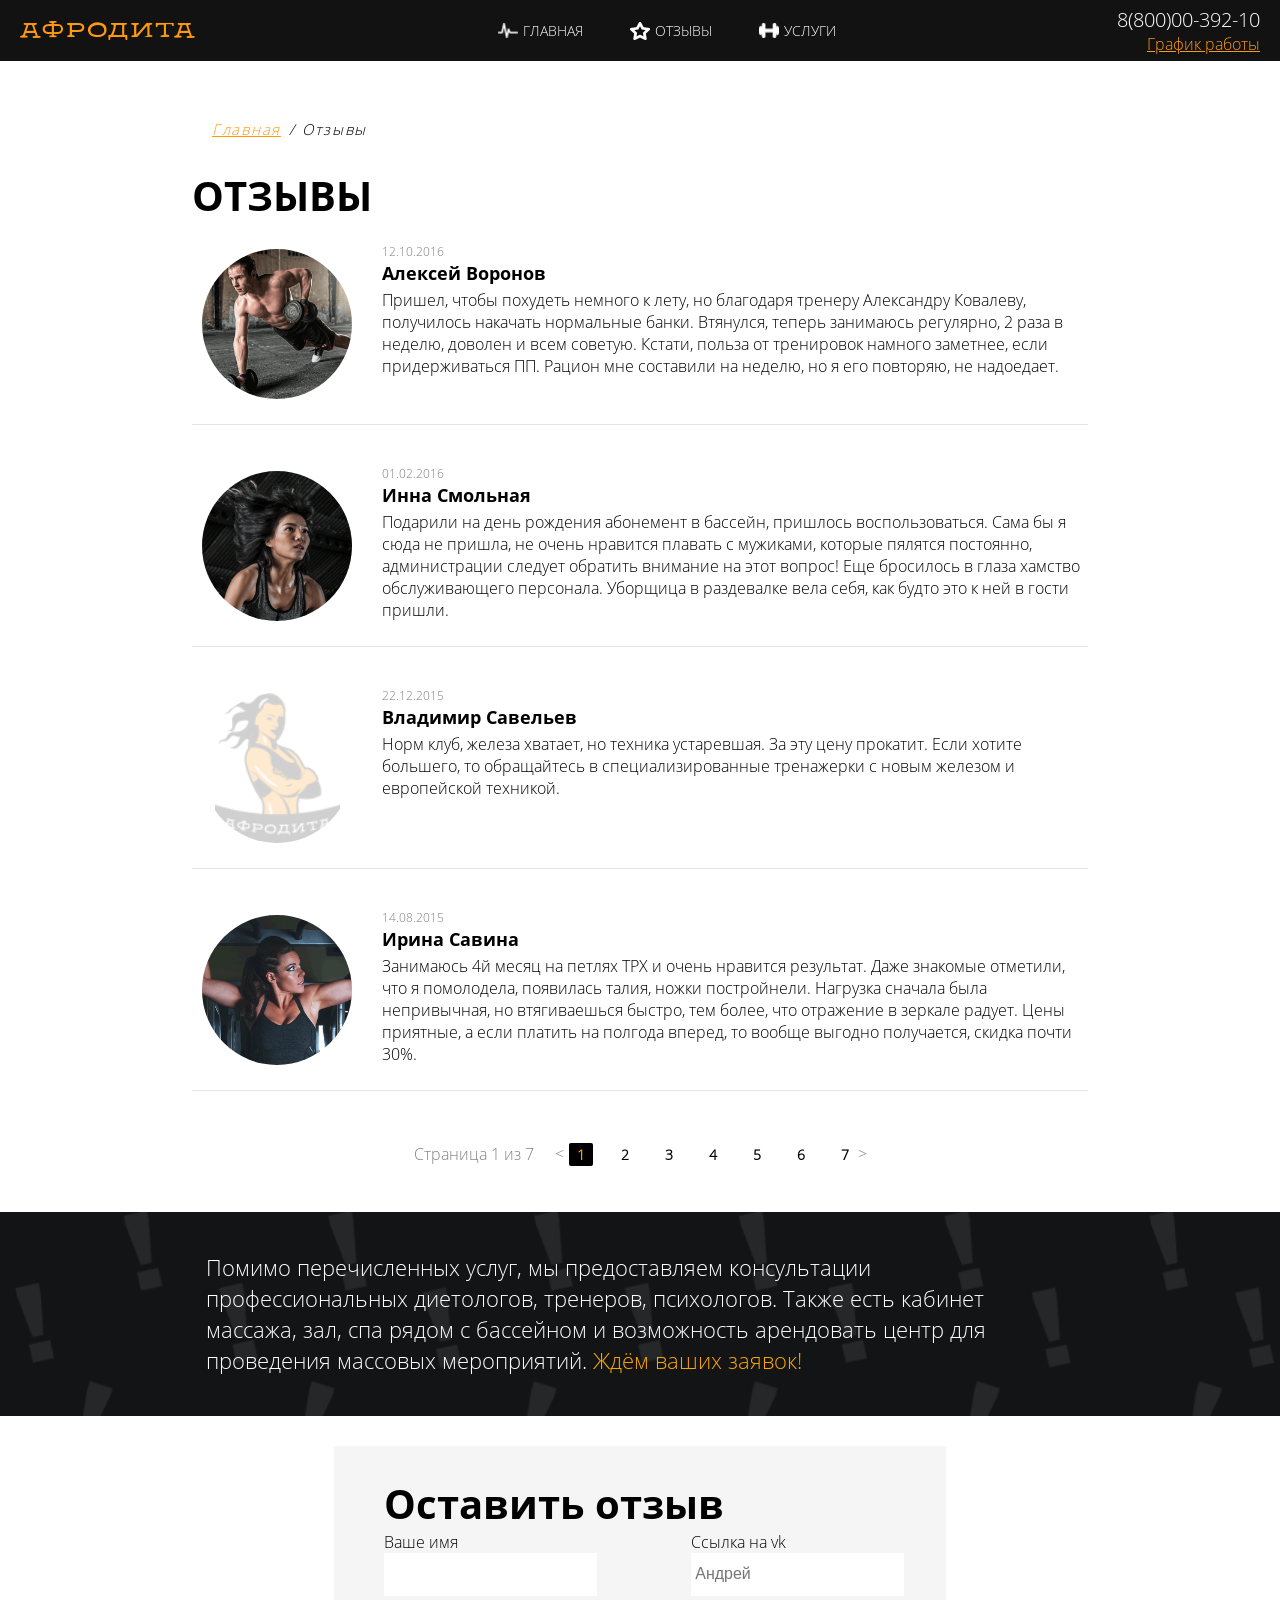
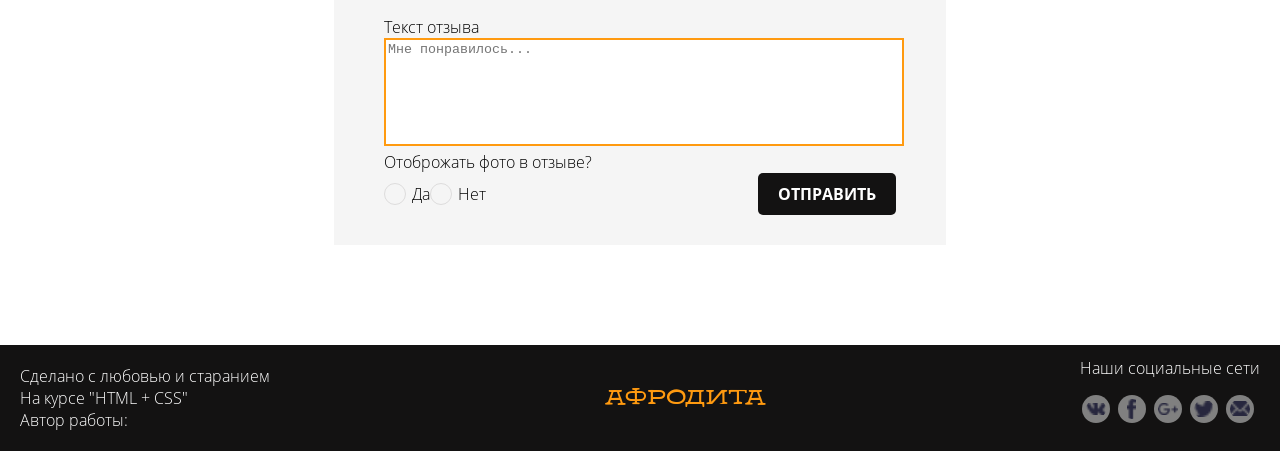
==== services.html @ 751bd4f3 "first commit test" ====
<!DOCTYPE html>
<html lang="ru">
  <head>
    <meta charset="UTF-8">
    <link rel="stylesheet" href="./style.css">
    <link rel="logo" href="./images/logo_1.png">
    <title>а</title>
  </head>

  <body>

    <div class="main_display">

      <div class="header">

        <div class="left_header">АФРОДИТА</div>

        <ul class="main_header">

          <li class="header_item">

            <div class="picture1 pic_size"></div>
            <div class="text1">Главная</div>

          </li>

          <li class="header_item">

            <div class="picture2 pic_size"></div>
            <div class="text2">Отзывы</div>

          </li>

          <li class="header_item">

            <div class="picture3 pic_size"></div>
            <div class="text3">Услуги</div>

          </li>

        </ul>

        <div class="right_header">

          <div class="number">8(800)00-392-10</div>
          <div class="work_graphic"><a href="#" class="work_graphic1">График работы</a></div>

        </div>

      </div>

      <div class="comments">

        <div class="main-com">

          <div class="main-ti"><a class = 'main-ti1'href="#"><i>Главная</i></a> </div>

          <div class="com-ti"> <i>/ Отзывы</i></div>

        </div>

        <div class="title">ОТЗЫВЫ</div>

        <ul class="main_list">

          <li class="card">
            <div class="wrapper_pic">
              <div class="pic1 size_pic"></div>
            </div>

            <div class="text1">
              
              <time class="date">12.10.2016</time>
              <div class="name">Алексей Воронов</div>
              <div class="inf">
                Пришел, чтобы похудеть немного к лету, но благодаря тренеру Александру
                Ковалеву, получилось накачать нормальные банки. Втянулся, теперь занимаюсь
                регулярно, 2 раза в неделю, доволен и всем советую. Кстати, польза от 
                тренировок намного заметнее, если придерживаться ПП. Рацион мне составили
                на неделю, но я его повторяю, не надоедает.</div>

            </div>

          </li>

          <li class="card">

            <div class="wrapper_pic">
              <div class="pic2 size_pic"></div>
            </div>

            <div class="text2">
              
              <time class="date">01.02.2016</time>
              <div class="name">Инна Смольная</div>
              <div class="inf">
                Подарили на день рождения абонемент в бассейн, пришлось воспользоваться.
                Сама бы я сюда не пришла, не очень нравится плавать с мужиками, которые
                пялятся постоянно, администрации следует обратить внимание на этот вопрос!
                 Еще бросилось в глаза хамство обслуживающего персонала. Уборщица в
                 раздевалке вела себя, как будто это к ней в гости пришли.</div>
              
            </div>

          </li>

          <li class="card">
            <div class="wrapper_pic">
              <div class="pic3 size_pic"></div>
            </div>
            

            <div class="text3">
              
              <time class="date">22.12.2015</time>
              <div class="name">Владимир Савельев</div>
              <div class="inf">
                Норм клуб, железа хватает, но техника устаревшая. За эту цену прокатит. Если
                хотите большего, то обращайтесь в специализированные тренажерки с новым
                железом и европейской техникой.
              </div>
              
            </div>

          </li>

          <li class="card">

            <div class="wrapper_pic">
              <div class="pic4 size_pic"></div>
            </div>

            <div class="text4">
              
              <time class="date">14.08.2015</time>
              <div class="name">Ирина Савина</div>
              <div class="inf">
                Занимаюсь 4й месяц на петлях ТРХ и очень нравится результат. Даже знакомые
                отметили, что я помолодела, появилась талия, ножки постройнели. Нагрузка
                сначала была непривычная, но втягиваешься быстро, тем более, что отражение
                в зеркале радует. Цены приятные, а если платить на полгода вперед, то вообще
                выгодно получается, скидка почти 30%.</div>
              
            </div>

          </li>

        </ul>

        <div class="pages">

          <div class="page_numero">Страница 1 из 7</div>

          <ul class="numeros">

            <li class="uno">1</li>

            <li class="dos">2</li>

            <li class="tres">3</li>

            <li class="cuatro">4</li>

            <li class="cinco">5</li>

            <li class="seis">6</li>

            <li class="siete">7</li>

          </ul>

        </div>

      </div>

      <div class="basement">

        <div class="header_of_the_basement">

          <div class="text_base">

              Помимо перечисленных услуг, мы предоставляем консультации
              профессиональных диетологов, тренеров, психологов. Также есть кабинет
              массажа, зал, спа рядом с бассейном и возможность арендовать центр для
              проведения массовых мероприятий. <span>Ждём ваших заявок!</span>
            

          </div>

        </div>

      


        <div class="feedback">

          <div class="feed_title">Оставить отзыв</div>

          <div class="registr">

            <div class="reg_name">

              <div class="reg_ti_name">Ваше имя</div>
              <div class="reg_ent_name"><input type="text" class="entry"></div>

            </div>

            <div class="reg_link">

              <div class="reg_ti_link">Ссылка на vk</div>
              <div class="reg_ent_link"><input type="text" class="entry" placeholder="Андрей"></div>

            </div>

          </div>

          <div class="sobstvenno_feedback">

            <div class="feedback_ti">Текст отзыва</div>
            <textarea name="#" id="#" class="feed" placeholder="Мне понравилось..."></textarea>

          </div>

          <div class="sending">
            
            <div class="sending_ti">Отоброжать фото в отзыве?</div>

            <div class="konvertik">

              <div class="conditions">

                <label class="fr">

                  <input type="radio" name="answer" class="ye">
                  <span class="fake"></span>
                  <span class="radio_text">Да</span>

                </label>

                <label class="sc">

                  <input type="radio" name="answer" class="ye" >
                  <span class="fake"></span>
                  <span class="radio_text">Нет</span>

                </label>

              </div>

              <input type="button" value="ОТПРАВИТЬ" class="send">

            </div>

          </div>
            
        

        </div>

        <div class="bottom_of_the_basement">

          <div class="autor">
            Сделано с любовью и старанием <br>
            На курсе "HTML + CSS" <br>
            Автор работы:
          </div>

          <div class="left_header1">АФРОДИТА</div>

          <div class="socials">

            <div class="social_title">Наши социальные сети</div>

            <ul class="social_cards">
              
              <li class="vk-li"><div class="vk"></div></li>
              <li class="facebook-li"><div class="facebook"></div></li>
              <li class="google-li"><div class="google"></div></li>
              <li class="twitter-li"><div class="twitter"></div></li>
              <li class="mail-li"><div class="mail"></div></li>

            </ul>

          </div>

        </div>

      </div>

    </div>
    
  </body>
</html>
---- style.css ----
body {
    margin: 0;
    box-sizing: border-box;
    font-family: OpenSans-Light;
}

.header {
    width: 100%;
    height: 10%;
    background-color: rgb(19, 18, 18);
    display: flex;
    justify-content: space-between;
    align-items: center;
    font-family: OpenSans-Light;
}

.header_item {
    display: flex;
}

@font-face {
    src: url(./1214769_fonts/Gora-Free.ttf);
    font-family: Gora-Free;
}

@font-face {
    src: url(./1214769_fonts/OpenSans-Bold.ttf);
    font-family: OpenSans-Bold;
}

@font-face {
    src: url(./1214769_fonts/OpenSans-Light.ttf);
    font-family: OpenSans-Light;
}

@font-face {
    src: url(./1214769_fonts/OpenSans-LightItalic.ttf);
    font-family: OpenSans-LightItalic;
}

.left_header {
    color: #FF9A10;
    margin: 20px;
    font-size: 20px;
    font-family: Gora-Free;
    letter-spacing: 2px;
}

.pic_size {
    width: 20px;
    height: 20px;
    margin-right: 10px;
}

.picture1 {
    background-image: url(./images/main_icon.png);
    background-position: center;
    background-repeat: no-repeat;
    background-size: contain;
    width: 20px;
    height: 20px;
    margin-right: 5px;
}

.picture2 {
    background-image: url(./images/feed_icon.png);
    background-position: center;
    background-repeat: no-repeat;
    background-size: contain;
    width: 20px;
    height: 20px;
    margin-right: 5px;
}

.picture3 {
    background-image: url(./images/service_icon.png);
    background-position: center;
    background-repeat: no-repeat;
    background-size: contain;
    width: 20px;
    height: 20px;
    margin-right: 5px;
}

.main_header {
    padding: 0;
    display: flex;
    list-style: none;
    justify-content: space-around;
    width: 30%;
    color: white;
    text-transform: uppercase;
    font-size: 14px;
}

.right_header {
    margin-right: 20px;
    display: flex;
    flex-direction: column;
    align-items: flex-end;
}

.number {
    color: white;
    font-size: 20px;
}



.work_graphic1 {
    color: #FF9A10;
}


/* ####################################### */
/* ####################################### */
/* ####################################### */


.main-ti {
    margin-right: 1%;
}

.main-ti1 {
    color: #FF9A10;
    margin-right: 1%;
}

.title {
    font-size: 40px;
    font-weight: 550;
    font-family: OpenSans-Bold;
}

.img{
    max-width: 100%;
    background-image: none;
    background-size: cover;
    background-clip: border-box;
    aspect-ratio: 1.8 / 1;
    position: relative;

    text-align: center;
    display: flex;
    align-items: center;
    justify-content: center;
    color: white;
    font-size: 1.7em;
    font-weight: 700;
}

.img p {
    position: absolute;
    z-index: 2;
}

.img::before{
    content: "";
    position: absolute;
    top: 0;
    left: 0;
    bottom: 0;
    right: 0;
    background-color: rgba(0, 0, 0, .5);
}

/* ##################### */

.img_id_1{
    background-image: url(./images/Sports.png);
}

.img_id_2{
    background-image: url(./images/apple.png);
}

.img_id_3{
    background-image: url(./images/yoga.png);
}

.img_id_4{
    background-image: url(./images/trx.png);
}

.img_id_5{
    background-image: url(./images/crossfit.png);
}

.img_id_6{
    background-image: url(./images/swimming.png);
}

/* ##################### */

.com-ti-2{
    font-size: 3em;
    font-weight: 1000;
}

.img2{
    background-size: contain;
    background-clip: border-box;
    background-repeat: no-repeat;
    background-position: center;
    aspect-ratio: 1.8 / 1;
    position: relative;

}

/* ##################### */

.partner_1{
    background-image: url(./images/logo-flamingo.png);
}
.partner_2{
    background-image: url(./images/logo-malibu.png);
}
.partner_3{
    background-image: url(./images/logo-lion.png);
}
.partner_4{
    background-image: url(./images/logo-arni.png);
}
.partner_5{
    background-image: url(./images/logo-grif.png);
}
.partner_6{
    background-image: url(./images/logo-athlet.png);
}

/* ##################### */

.wrapper_1{
    max-width: 960px;
    margin: 0 auto;
}

.list{
    display: flex;
    padding: 0;
    list-style: none;
    justify-content: center;
    flex-wrap: wrap;
    margin: 10px 0;
    justify-content: space-between;
}

.list_title{
    font-size: 1.5em;
    vertical-align: bottom;
}

.list_item{
    width: calc(100% / 3 - 20px);
}

/* ####################################### */

@media (max-width: 700px) {
    .left_header{
        font-size: 0.5em;
    }

    .main_header{
        font-size: 0.5em;
    }

    .number{
        font-size: 1em;
    }

    .right_header{
        font-size: 0.5em;
    }

    .text_base{
        font-size: 0.5em;
    }
}

@media (max-width: 350px) {
    .list_item{
        width: calc(100% / 2 - 20px);
    }
    
    .right_header{
        font-size: 0.2em;
    }

    .number{
        font-size: 0.6em;
    }

    .text_base{
        font-size: 0.3em;
    }
}

/* ####################################### */
/* ####################################### */
/* ####################################### */

.comments {
    width: 70%;
    margin: auto;
    margin-top: 3%;
    font-family: OpenSans-Light;
    margin-bottom: 30px;
}
.main-com {
    display: flex;
    margin-bottom: 1%;
    font-size: 15px;
    font-family: OpenSans-Light;
    letter-spacing: 1.7px;
    padding: 20px;
}

.main-ti {
    margin-right: 1%;
}

.main-ti1 {
    color: #FF9A10;
    margin-right: 1%;
}

.title {
    font-size: 40px;
    font-weight: 550;
    font-family: OpenSans-Bold;
}
.wrapper_pic {
    padding: 10px 30px 10px 10px;
}
.size_pic {
    width: 150px;
    height: 150px;
    border-radius: 50%;
    background-size: contain;
    background-repeat: no-repeat;    
}
.pic1 {
    background-image: url(./images/man.png);
    background-position: center;
    background-repeat: no-repeat;
    background-size: contain;
}
.pic2 {
    background-image: url(./images/jump.png);
    background-position: center;
    background-repeat: no-repeat;
    background-size: contain;
}
.pic3 {
    background-image: url(./images/afrodita.png);
    background-position: center;
    background-repeat: no-repeat;
    background-size: contain;
}

.pic4 {
    background-image: url(./images/lifting.png);
    background-position: center;
    background-repeat: no-repeat;
    background-size: contain;
}

.card {
    display: flex;
    border-bottom: 1px solid rgba(0, 0, 0, 0.1);
    padding-bottom: 15px;
}

.main_list {
    padding: 0;
}

.card {
    margin-bottom: 4%;
}

.date {
    color: gray;
    margin-bottom: 4px;
    font-size: 12px;
}

.name {
    margin-bottom: 4px;
    font-size: 18px;
    margin-bottom: 4px;
    font-family: OpenSans-Bold;
}

.inf {
    font-size: 16px;
}

.pages {
    display: flex;
    align-items: center;
    justify-content: center;
}

.page_numero {
    color: gray;
}

.numeros {
    padding: 0;
    display: flex;
    align-items: center;
    justify-content: space-around;
    list-style: none;
    position: relative;
    margin-left: 25px;
}
.numeros::after {
    content: ">";
    position: absolute;
    right: 0;
    color: grey;
}
.numeros::before {
    content: "<";
    position: absolute;
    left: -4px;
    color: grey;
}

.numeros li {
    font-size: 14px;
    font-weight: bold;
    padding: 2px 8px;
    margin: 0 10px;
}

.uno {
    background-color: black;
    color: #FF9A10;
    border-radius: 2px;
}

.header_of_the_basement{
    width: 100%;
    background-image: url(./images/pattern-info_container.png);
    background-position: center;
    background-repeat: no-repeat;
    background-size: cover;
    padding: 20px;
    box-sizing: border-box;
}

.text_base {
    color: white;
    font-family: OpenSans-Light;
    font-size: 1.4rem;
    max-width: 70%;
    margin: 20px auto;
}
.text_base span {
    color: orange;
}

.feedback {
    max-width: 40%;
    margin: 30px auto;
    background-color: #f5f5f5;
    padding: 30px 50px;
}

.feed_title {
    font-family: OpenSans-Bold;
    font-size: 40px;
}


.registr {
    display: flex;
    justify-content: space-between;
    font-family: OpenSans-Light;
    margin-bottom: 20px;
}

.reg_name, .reg_link {
    width: 40%;
}

.reg_name input, .reg_link input{
    padding: 4px;
    font-size: 16px;
}

.entry {
    width: 100%;
    color: gray;
    border: 0;
    height: 35px;
    outline: none;
}

.feed {
    border: 2px solid #FF9A10;
    resize: none;
    width: 100%;
    height: 100px;
    outline: none;
}

.konvertik {
    display: flex;
    justify-content: space-between;
}

.conditions {
    width: 20%;
    display: flex;
    justify-content: space-between;
}

.fr {
    display: flex;
    align-items: center;
}

.sc {
    display: flex;
    align-items: center;    
}


.fake {
    display: flex;
    justify-content: center;
    align-items: center;
    border: 1px solid #dddcdc;
    width: 20px;
    height: 20px;
    border-radius: 50%;
    margin-right: 6px;
}

.fake::before {
    content: '';
    display: flex;
    width: 0;
    height: 0;
    background-color: #FF9A10;
    border-radius: 50%;
}

.ye:checked + .fake {
    border: 1px solid #FF9A10;
}

.ye:checked + .fake::before {
    width: 8px;
    height: 8px;
}

.ye {
    position: absolute;
    left: -999999px;
}

.send {
    padding: 10px 20px;
    background-color: rgb(19, 18, 18);
    color: white;
    font-family: OpenSans-Bold;
    font-size: 16px;
    border: 0;
    border-radius: 5px;
}

.bottom_of_the_basement {
    display: flex;
    justify-content: space-between;
    align-items: center;
    margin-top: 100px;
    background-color: rgb(19, 18, 18);
    color: white;
    font-family: OpenSans-Light;
}

.autor {
    margin: 20px;
}

.left_header1 {
    color: #FF9A10;
    font-size: 20px;
    font-family: Gora-Free;
}

.socials {
    margin-right: 20px;
}

.social_cards {
    padding: 0;
    display: flex;
    justify-content: space-around;
    align-items: center;
    list-style: none;
}

.social_cards li {
    width: 20px;
    height: 20px;
    border-radius: 50%;
    padding: 4px;
    background-color: gray;
    margin-right: 5px;
}

.vk {
    background-image: url(./images/vk.png);
    width: 20px;
    height: 20px;
    border-radius: 50%;
    background-position: center;
    background-size: contain;
    background-repeat: no-repeat;
}

.facebook {
    background-image: url(./images/fb.png);
    width: 20px;
    height: 20px;
    border-radius: 50%;
    background-position: center;
    background-size: contain;
    background-repeat: no-repeat;
}

.google {
    background-image: url(./images/google.png);
    width: 20px;
    height: 20px;
    border-radius: 50%;
    background-position: center;
    background-size: contain;
    background-repeat: no-repeat;
}

.twitter {
    background-image: url(./images/twitter.png);
    width: 20px;
    height: 20px;
    border-radius: 50%;
    background-position: center;
    background-size: contain;
    background-repeat: no-repeat;
}

.mail {
    background-image: url(./images/mail.png);
    width: 20px;
    height: 20px;
    border-radius: 50%;
    background-position: center;
    background-size: contain;
    background-repeat: no-repeat;
}

.vk-li:hover {
    transition: 1s all ease;
    background-color: #FF9A10;
}

.facebook-li:hover {
    transition: 1s all ease;
    background-color: #FF9A10;
}

.google-li:hover {
    transition: 1s all ease;
    background-color: #FF9A10;
}

.twitter-li:hover {
    transition: 1s all ease;
    background-color: #FF9A10;
}

.mail-li:hover {
    transition: 1s all ease;
    background-color: #FF9A10;
}
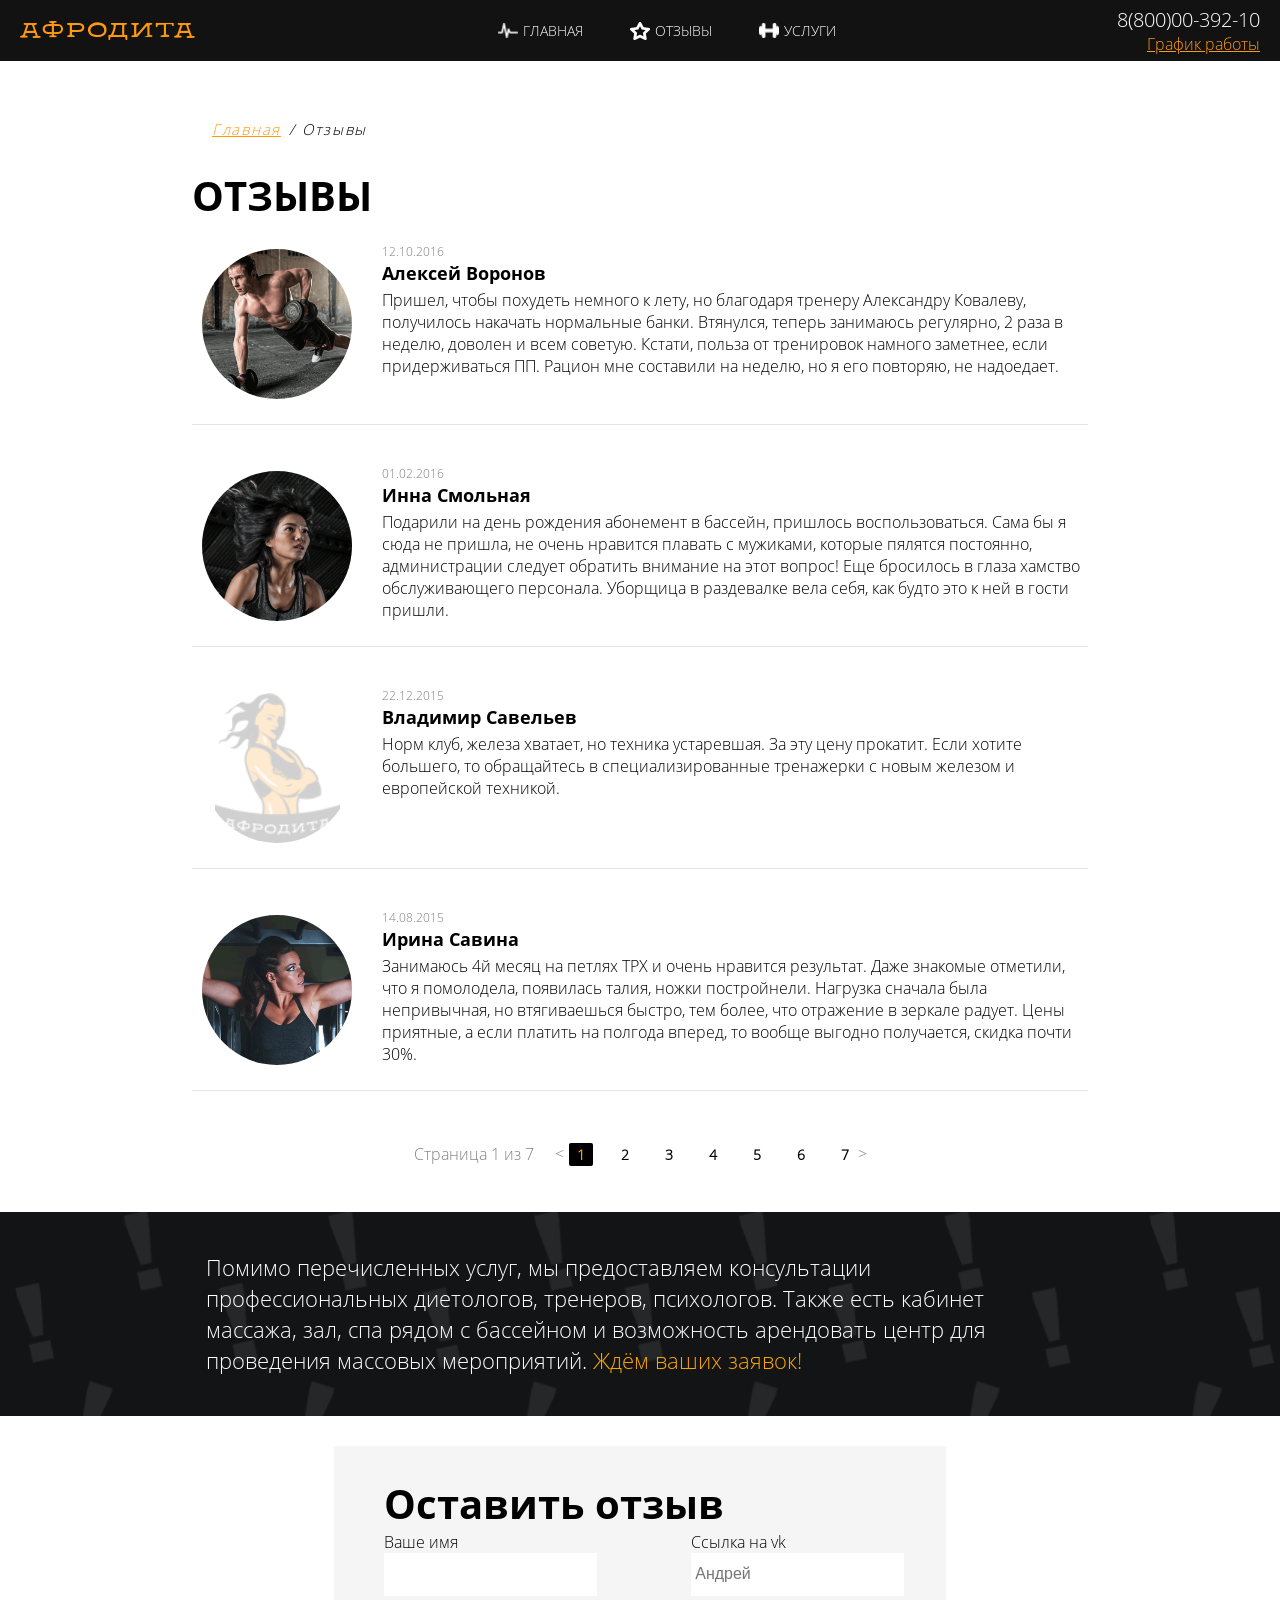
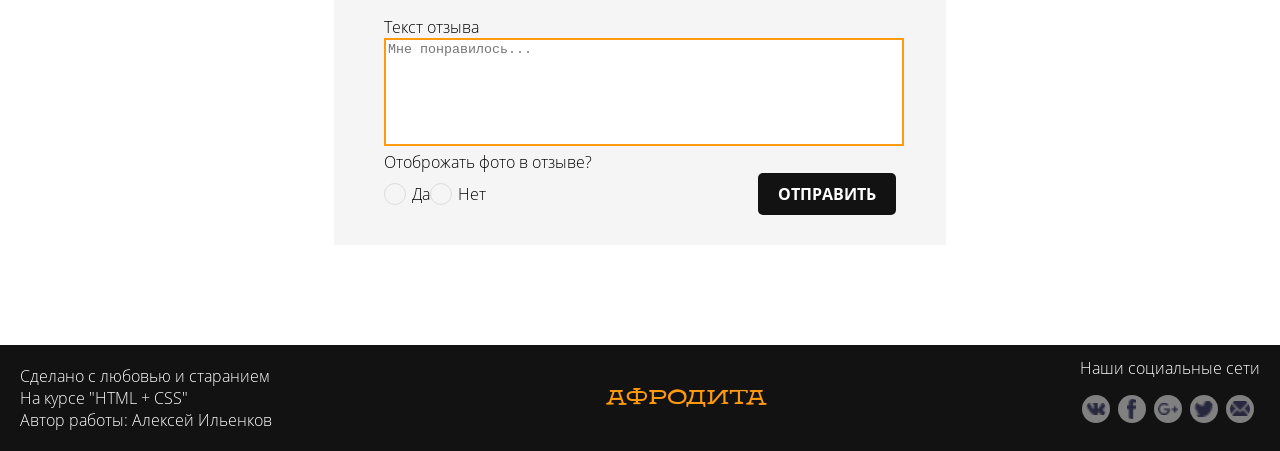
==== commit 5ac9c0bf: "add autor" ====
--- a/services.html
+++ b/services.html
@@ -97,8 +97,8 @@
                 Подарили на день рождения абонемент в бассейн, пришлось воспользоваться.
                 Сама бы я сюда не пришла, не очень нравится плавать с мужиками, которые
                 пялятся постоянно, администрации следует обратить внимание на этот вопрос!
-                 Еще бросилось в глаза хамство обслуживающего персонала. Уборщица в
-                 раздевалке вела себя, как будто это к ней в гости пришли.</div>
+                Еще бросилось в глаза хамство обслуживающего персонала. Уборщица в
+                раздевалке вела себя, как будто это к ней в гости пришли.</div>
               
             </div>
 
@@ -262,7 +262,7 @@
           <div class="autor">
             Сделано с любовью и старанием <br>
             На курсе "HTML + CSS" <br>
-            Автор работы:
+            Автор работы: Алексей Ильенков
           </div>
 
           <div class="left_header1">АФРОДИТА</div>
